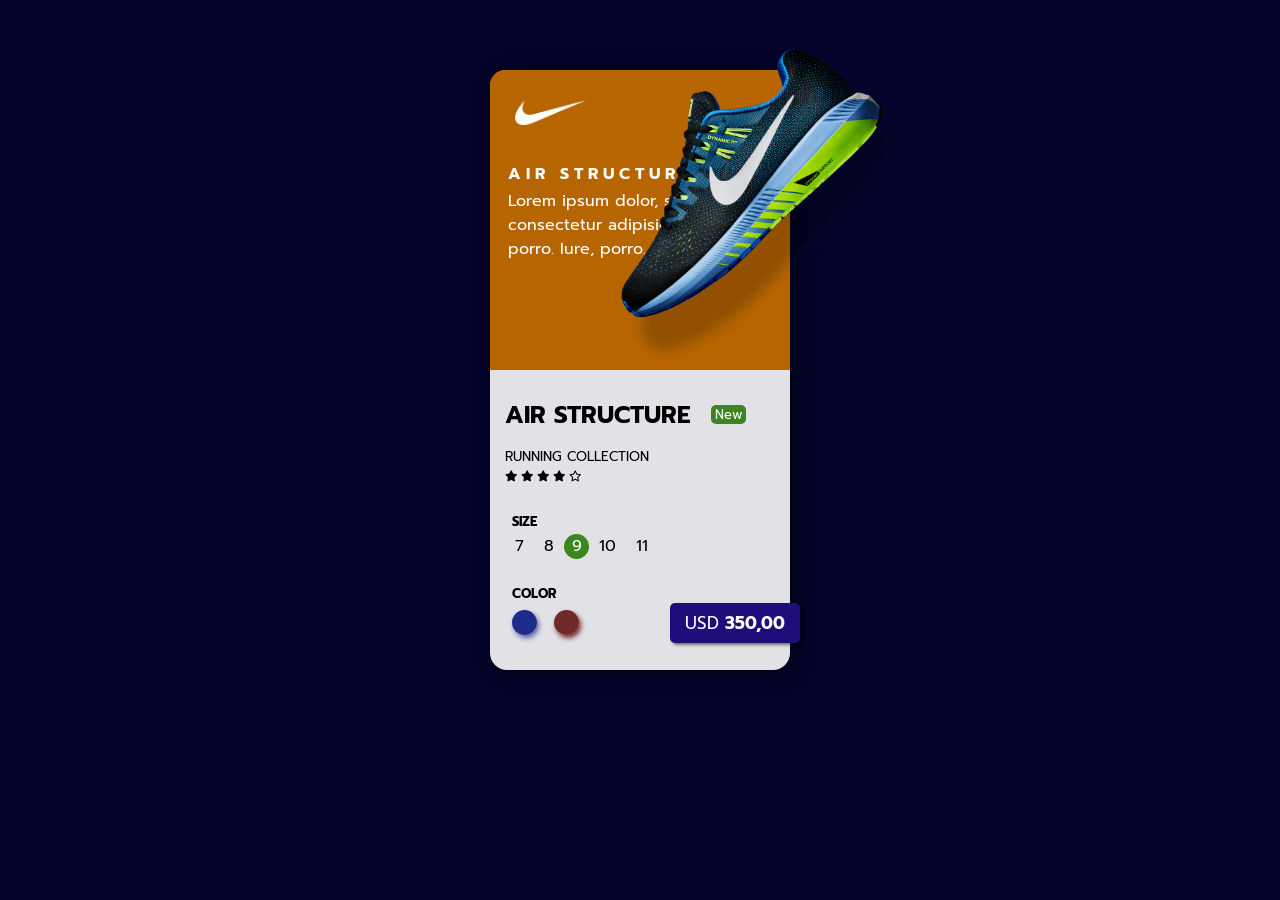
==== air nike/nike.html @ a31a7401 "air nike" ====
<!DOCTYPE html>
<html lang="en">
<head>
    <meta charset="UTF-8">
    <meta http-equiv="X-UA-Compatible" content="IE=edge">
    <meta name="viewport" content="width=device-width, initial-scale=1.0">
    <link rel="stylesheet" href="https://cdnjs.cloudflare.com/ajax/libs/font-awesome/6.2.1/css/all.min.css" integrity="sha512-MV7K8+y+gLIBoVD59lQIYicR65iaqukzvf/nwasF0nqhPay5w/9lJmVM2hMDcnK1OnMGCdVK+iQrJ7lzPJQd1w==" crossorigin="anonymous" referrerpolicy="no-referrer"/>
    <link rel="stylesheet" href="nike.css">
    <title>Air</title>
</head>
<body>
    <div class="container">
      <div class="header">
        <div class="logo">
          <img src="images/nike.png" alt="">
        </div>
        <div class="nike">
          <img src="images/shoe1.png" alt="">
        </div>
        <div class="nike nike2">
          <img src="images/shoe2.png" alt="">
        </div>
        <p class="loren">AIR STRUCTURE</p>
        <p>Lorem ipsum dolor, sit amet consectetur adipisicing elit. Iure, porro. Iure, porro. Iure, porro.</p>
      </div>

      <div class="footer">
        <div class="air">
      <h2>AIR STRUCTURE</h2>
      <div class="new"> New </div>
      </div>
      <small> RUNNING COLLECTION </small>

      <div class="stars">
        <i class="fa-solid fa-star"></i>
        <i class="fa-solid fa-star"></i>
        <i class="fa-solid fa-star"></i>
        <i class="fa-solid fa-star"></i>
        <i class="fa-regular fa-star"></i>
      </div>
       <br>
      <div class="size">
        <p> SIZE</p>
        <div class="size2">
        <span> 7 </span>
        <span> 8 </span>
       <div class="nine">
        <span> 9 </span>
       </div> 
        <span> 10 </span>
        <span> 11 </span>
      </div>
      </div>
       
      <div class="color">
        <p>COLOR</p>
        <div class="circle-box">
        <div class="circle"></div>
        <div class="circle2"></div>
        <div class="usd">
           <p>USD <span>350,00</span> </p>
          </div>
      </div>
      </div>
      </div>

    </div>
    <script src="nike.js"></script>
</body>
</html>
---- air nike/nike.css ----
@import url('https://fonts.googleapis.com/css2?family=Prompt:ital,wght@0,200;1,100&display=swap');
* {
    margin: 0;
    padding: 0;
}
body {
    margin: 0;
    padding: 0;
    background-color: rgb(4, 4, 44);
    display: flex;
    justify-content: center;
    align-items: center;
    font-family: 'Prompt', sans-serif;

}
.container {
    background-color: rgba(255, 255, 255, 0.883);
    width: 300px;
    height: 600px;
    margin-top: 70px ;
    border-radius: 17px;
    position: relative;
    box-shadow: 5px 2px 25px 3px rgb(0, 2, 21);
}

.header {
    background-color: rgb(183, 101, 0);
    width: 300px;
    height: 50%;
    border-top-left-radius: 15px;
    border-top-right-radius: 15px;
}
.nike img{
    width: 350px;
    height: 350px;
    position: absolute;
    left: 90px;
    top: -30px;
}
.nike2{
display: none;
}
.footer {
  margin: 15px;
}
.stars {
    font-size: 11px;
}
.header p {
    color: white;
    margin: 0px 18px 3px;
    font-family: 'Prompt', sans-serif;
    
}
.loren {
    font-weight: bold;
    letter-spacing: 5px;
}

.air {
    display: flex;
    align-items: center;
}
.new {
    width: 35px;
    height: 19px;
    border-radius: 5px;
    background-color: rgba(34, 119, 0, 0.863);
    color: white;
    font-size: 13px;
    margin: 20px;
    display: flex;
    justify-content: center;
}
.logo img{
    width: 70px;
    height: 25px;
    margin: 30px 25px;
}
.size p {
    margin: 3px 7px;
    font-weight: bold;
    font-size: 13px;
}
.size2 {
    display: flex;
}
.nine {
    width: 25px;
    height: 25px;
    border-radius: 50%;
    background-color: rgba(34, 119, 0, 0.863);
    color: white;
    display: flex;
    justify-content: center;
}
.size span {
    margin: 0 10px;
}
.color {
    margin: 25px 7px;
    font-weight: bold;
    font-size: 13px;
}
.circle-box{
    display: flex;
    box-sizing: border-box;
}
.circle {
    width: 25px;
    height: 25px;
    border-radius: 50%;
    background-color: rgba(0, 13, 126, 0.863);
    box-shadow: 2px 3px 5px  rgba(0, 13, 124, 0.6) ;
    margin-top: 7px;
}
.circle2 {
    width: 25px;
    height: 25px;
    border-radius: 50%;
    background-color: rgba(90, 1, 1, 0.822);
    box-shadow: 2px 3px 5px  rgba(90, 1, 1, 0.822) ;
    margin-left: 17px;
    margin-top: 7px;
}
.usd {
    width: 130px;
    height: 40px;
    background-color: rgb(31, 14, 122);
    border-radius: 5px;
    box-shadow: 2px 2px 3px rgba(0, 0, 0, 0.5);
    position: absolute;
    left: 180px;
    font-family: 'Prompt', sans-serif;
    font-size: 17px;
}
.usd p {
    color: white;
    font-weight: 400;
    text-align: center;
    margin-top: 7px;
}
.usd span {
    font-weight: bold;
}
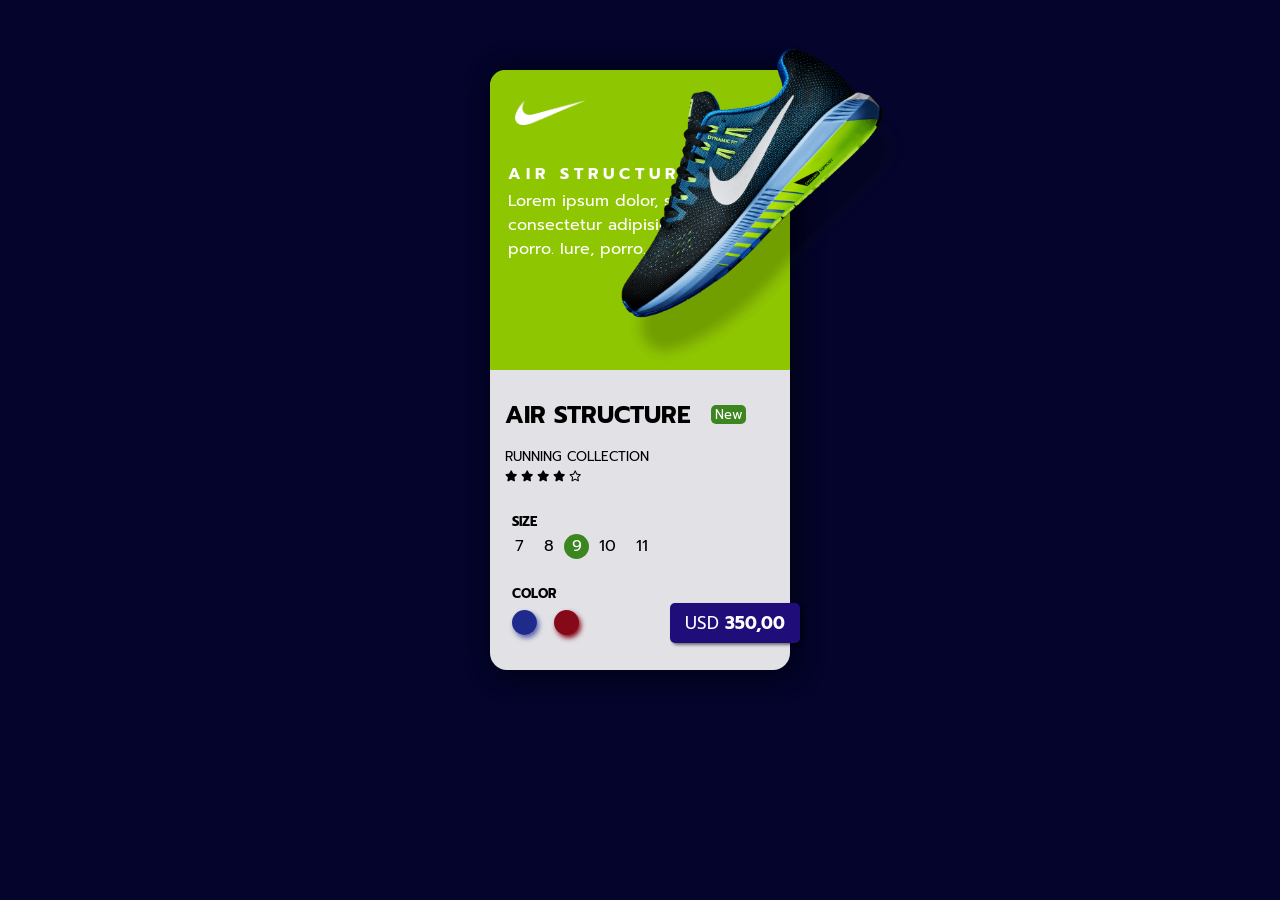
==== commit 57805ee4: "quiz" ====
--- a/air nike/nike.html
+++ b/air nike/nike.html
@@ -58,7 +58,7 @@
         <div class="circle"></div>
         <div class="circle2"></div>
         <div class="usd">
-           <p>USD <span>350,00</span> </p>
+           <p> USD <span> 350,00 </span> </p>
           </div>
       </div>
       </div>
--- a/air nike/nike.css
+++ b/air nike/nike.css
@@ -24,7 +24,7 @@
 }
 
 .header {
-    background-color: rgb(183, 101, 0);
+    background-color:#8EC601 ;
     width: 300px;
     height: 50%;
     border-top-left-radius: 15px;
@@ -96,6 +96,7 @@
 }
 .size span {
     margin: 0 10px;
+    cursor: pointer;
 }
 .color {
     margin: 25px 7px;
@@ -105,6 +106,7 @@
 .circle-box{
     display: flex;
     box-sizing: border-box;
+    cursor: pointer;
 }
 .circle {
     width: 25px;
@@ -118,8 +120,8 @@
     width: 25px;
     height: 25px;
     border-radius: 50%;
-    background-color: rgba(90, 1, 1, 0.822);
-    box-shadow: 2px 3px 5px  rgba(90, 1, 1, 0.822) ;
+    background-color:#850918;
+    box-shadow: 2px 3px 5px #850918 ;
     margin-left: 17px;
     margin-top: 7px;
 }
